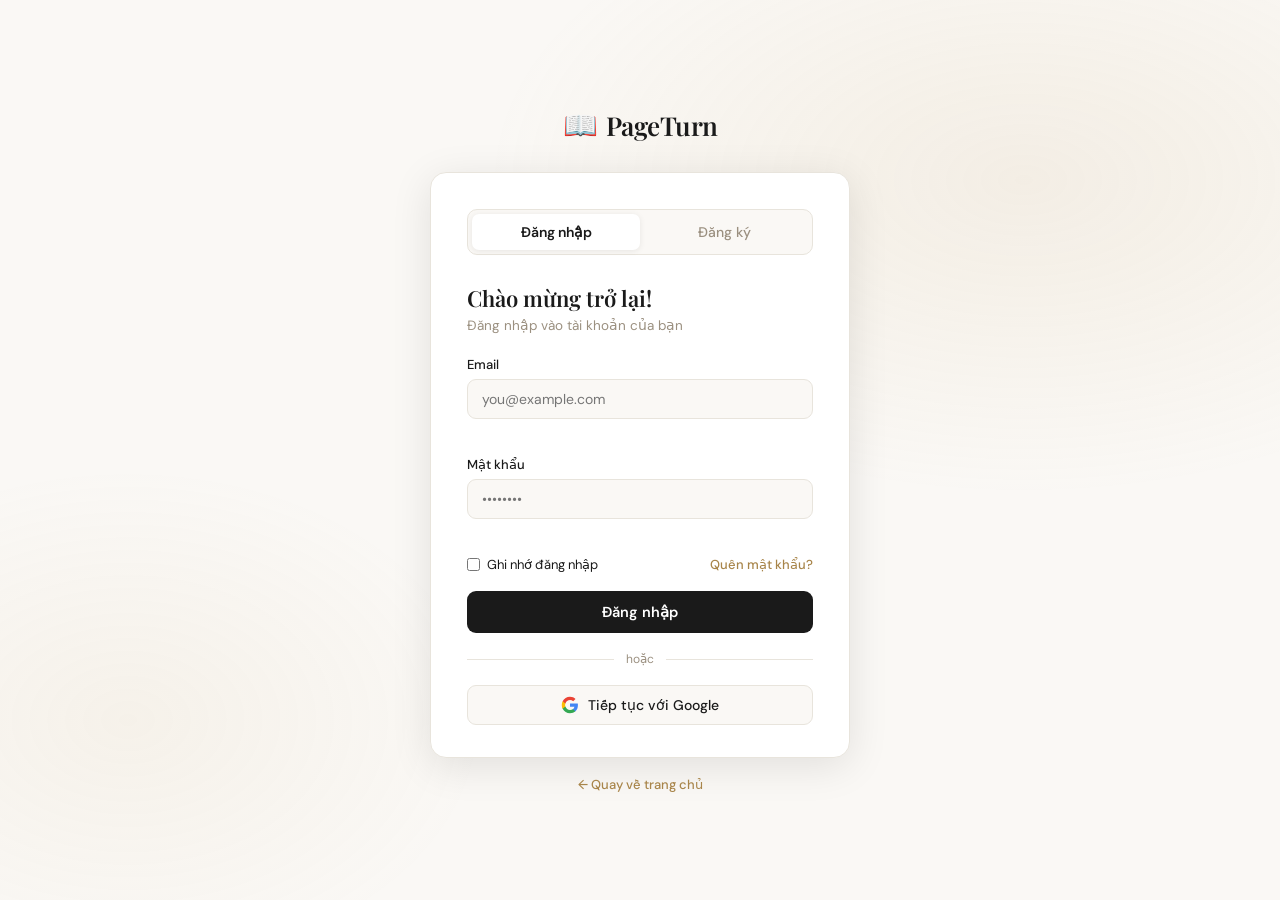
==== project/src/main/resources/templates/pages/auth.html @ f904cd26 "Ver 1" ====
<!DOCTYPE html>
<html lang="vi" xmlns:th="http://www.thymeleaf.org">

<head>
  <meta charset="UTF-8">
  <meta name="viewport" content="width=device-width, initial-scale=1.0">
  <title>Đăng nhập — PageTurn</title>
  <link
    href="https://fonts.googleapis.com/css2?family=Playfair+Display:ital,wght@0,600;1,400&family=DM+Sans:wght@300;400;500;600&display=swap"
    rel="stylesheet">
  <style>
    *,
    *::before,
    *::after {
      box-sizing: border-box;
      margin: 0;
      padding: 0;
    }

    :root {
      --ink: #1A1A1A;
      --accent: #C8A96E;
      --accent-dark: #A8854A;
      --bg: #FAF8F5;
      --bg-panel: #FFFFFF;
      --border: #E8E4DC;
      --text-muted: #9B9080;
      --red: #D64545;
      --success: #2D7D46;
      --shadow: 0 8px 40px rgba(0, 0, 0, 0.10);
    }

    body {
      font-family: 'DM Sans', sans-serif;
      background: var(--bg);
      min-height: 100vh;
      display: flex;
      flex-direction: column;
      align-items: center;
      justify-content: center;
      padding: 24px 16px;
    }

    /* Background decoration */
    body::before {
      content: '';
      position: fixed;
      inset: 0;
      background:
        radial-gradient(ellipse 60% 50% at 80% 20%, rgba(200, 169, 110, 0.12) 0%, transparent 70%),
        radial-gradient(ellipse 40% 40% at 10% 80%, rgba(200, 169, 110, 0.08) 0%, transparent 70%);
      pointer-events: none;
      z-index: 0;
    }

    /* Logo */
    .logo {
      display: flex;
      align-items: center;
      gap: 8px;
      text-decoration: none;
      margin-bottom: 28px;
      position: relative;
      z-index: 1;
    }

    .logo-icon {
      font-size: 28px;
    }

    .logo-text {
      font-family: 'Playfair Display', serif;
      font-size: 26px;
      font-weight: 600;
      color: var(--ink);
      letter-spacing: -0.5px;
    }

    /* Card */
    .card {
      background: var(--bg-panel);
      border: 1px solid var(--border);
      border-radius: 16px;
      box-shadow: var(--shadow);
      width: 100%;
      max-width: 420px;
      padding: 36px 36px 32px;
      position: relative;
      z-index: 1;
    }

    /* Tabs */
    .tabs {
      display: flex;
      background: var(--bg);
      border-radius: 10px;
      padding: 4px;
      margin-bottom: 28px;
      border: 1px solid var(--border);
    }

    .tab {
      flex: 1;
      padding: 9px;
      font-family: 'DM Sans', sans-serif;
      font-size: 14px;
      font-weight: 500;
      color: var(--text-muted);
      background: transparent;
      border: none;
      border-radius: 7px;
      cursor: pointer;
      transition: all 0.2s;
    }

    .tab.active {
      background: var(--bg-panel);
      color: var(--ink);
      font-weight: 600;
      box-shadow: 0 1px 6px rgba(0, 0, 0, 0.08);
    }

    /* Form title */
    .form-title {
      font-family: 'Playfair Display', serif;
      font-size: 22px;
      font-weight: 600;
      color: var(--ink);
      margin-bottom: 4px;
    }

    .form-sub {
      font-size: 13.5px;
      color: var(--text-muted);
      margin-bottom: 22px;
    }

    /* Form */
    .form-group {
      margin-bottom: 16px;
    }

    .form-group label {
      display: block;
      font-size: 13px;
      font-weight: 500;
      color: var(--ink);
      margin-bottom: 6px;
    }

    .form-group input {
      width: 100%;
      padding: 10px 14px;
      font-family: 'DM Sans', sans-serif;
      font-size: 14px;
      color: var(--ink);
      background: var(--bg);
      border: 1.5px solid var(--border);
      border-radius: 9px;
      outline: none;
      transition: border-color 0.2s, box-shadow 0.2s;
    }

    .form-group input:focus {
      border-color: var(--accent);
      box-shadow: 0 0 0 3px rgba(200, 169, 110, 0.15);
      background: #fff;
    }

    .form-group input.error {
      border-color: var(--red);
      box-shadow: 0 0 0 3px rgba(214, 69, 69, 0.10);
    }

    .field-err {
      display: block;
      font-size: 12px;
      color: var(--red);
      margin-top: 5px;
      min-height: 16px;
    }

    /* Row */
    .form-row {
      display: flex;
      align-items: center;
      justify-content: space-between;
      margin-bottom: 18px;
      font-size: 13px;
    }

    .checkbox-label {
      display: flex;
      align-items: center;
      gap: 7px;
      color: var(--ink);
      cursor: pointer;
      user-select: none;
    }

    .checkbox-label input[type="checkbox"] {
      accent-color: var(--accent);
    }

    .link-small {
      color: var(--accent-dark);
      text-decoration: none;
      font-weight: 500;
      font-size: 13px;
    }

    .link-small:hover {
      text-decoration: underline;
    }

    /* Buttons */
    .btn-primary {
      width: 100%;
      padding: 12px;
      font-family: 'DM Sans', sans-serif;
      font-size: 14.5px;
      font-weight: 600;
      color: #fff;
      background: var(--ink);
      border: none;
      border-radius: 9px;
      cursor: pointer;
      transition: background 0.2s, transform 0.1s;
      letter-spacing: 0.2px;
    }

    .btn-primary:hover {
      background: #2d2d2d;
    }

    .btn-primary:active {
      transform: scale(0.99);
    }

    /* Divider */
    .divider {
      display: flex;
      align-items: center;
      gap: 12px;
      margin: 18px 0;
      color: var(--text-muted);
      font-size: 12px;
    }

    .divider::before,
    .divider::after {
      content: '';
      flex: 1;
      height: 1px;
      background: var(--border);
    }

    /* Google */
    .btn-google {
      width: 100%;
      padding: 10px;
      font-family: 'DM Sans', sans-serif;
      font-size: 14px;
      font-weight: 500;
      color: var(--ink);
      background: var(--bg);
      border: 1.5px solid var(--border);
      border-radius: 9px;
      cursor: pointer;
      display: flex;
      align-items: center;
      justify-content: center;
      gap: 9px;
      transition: border-color 0.2s, box-shadow 0.2s;
    }

    .btn-google:hover {
      border-color: #ccc;
      box-shadow: 0 2px 8px rgba(0, 0, 0, 0.07);
    }

    /* Hidden */
    .hidden {
      display: none !important;
    }

    /* Toast */
    #toast {
      position: fixed;
      bottom: 24px;
      left: 50%;
      transform: translateX(-50%) translateY(60px);
      background: var(--ink);
      color: #fff;
      font-family: 'DM Sans', sans-serif;
      font-size: 14px;
      padding: 11px 20px;
      border-radius: 50px;
      opacity: 0;
      transition: all 0.3s cubic-bezier(0.34, 1.56, 0.64, 1);
      z-index: 100;
      white-space: nowrap;
    }

    #toast.show {
      opacity: 1;
      transform: translateX(-50%) translateY(0);
    }

    #toast.success {
      background: var(--success);
    }

    #toast.info {
      background: #3A6EA5;
    }

    /* Back link */
    .back-link {
      margin-top: 18px;
      font-size: 13px;
      color: var(--text-muted);
      text-align: center;
      position: relative;
      z-index: 1;
    }

    .back-link a {
      color: var(--accent-dark);
      text-decoration: none;
      font-weight: 500;
    }

    .back-link a:hover {
      text-decoration: underline;
    }
  </style>
</head>

<body>

  <a href="../index.html" class="logo">
    <span class="logo-icon">📖</span>
    <span class="logo-text">PageTurn</span>
  </a>

  <div class="card">
    <div class="tabs">
      <button class="tab active" onclick="switchTab('login')">Đăng nhập</button>
      <button class="tab" onclick="switchTab('register')">Đăng ký</button>
    </div>

    <!-- LOGIN -->
    <div id="login-form">
      <h2 class="form-title">Chào mừng trở lại!</h2>
      <p class="form-sub">Đăng nhập vào tài khoản của bạn</p>

      <div class="form-group">
        <label>Email</label>
        <input type="email" id="login-email" placeholder="you@example.com" oninput="clearErr('login-email')">
        <span class="field-err" id="login-email-err"></span>
      </div>
      <div class="form-group">
        <label>Mật khẩu</label>
        <input type="password" id="login-pass" placeholder="••••••••" oninput="clearErr('login-pass')">
        <span class="field-err" id="login-pass-err"></span>
      </div>

      <div class="form-row">
        <label class="checkbox-label">
          <input type="checkbox" id="remember"> Ghi nhớ đăng nhập
        </label>
        <a href="#" class="link-small" onclick="showToast('Chức năng demo', 'info'); return false;">Quên mật khẩu?</a>
      </div>

      <button class="btn-primary" onclick="handleLogin()">Đăng nhập</button>

      <div class="divider">hoặc</div>

      <button class="btn-google" onclick="showToast('Google login sắp ra mắt!', 'info')">
        <svg width="18" height="18" viewBox="0 0 24 24">
          <path fill="#4285F4"
            d="M22.56 12.25c0-.78-.07-1.53-.2-2.25H12v4.26h5.92c-.26 1.37-1.04 2.53-2.21 3.31v2.77h3.57c2.08-1.92 3.28-4.74 3.28-8.09z" />
          <path fill="#34A853"
            d="M12 23c2.97 0 5.46-.98 7.28-2.66l-3.57-2.77c-.98.66-2.23 1.06-3.71 1.06-2.86 0-5.29-1.93-6.16-4.53H2.18v2.84C3.99 20.53 7.7 23 12 23z" />
          <path fill="#FBBC05"
            d="M5.84 14.09c-.22-.66-.35-1.36-.35-2.09s.13-1.43.35-2.09V7.07H2.18C1.43 8.55 1 10.22 1 12s.43 3.45 1.18 4.93l2.85-2.22.81-.62z" />
          <path fill="#EA4335"
            d="M12 5.38c1.62 0 3.06.56 4.21 1.64l3.15-3.15C17.45 2.09 14.97 1 12 1 7.7 1 3.99 3.47 2.18 7.07l3.66 2.84c.87-2.6 3.3-4.53 6.16-4.53z" />
        </svg>
        Tiếp tục với Google
      </button>
    </div>

    <!-- REGISTER -->
    <div id="register-form" class="hidden">
      <h2 class="form-title">Tạo tài khoản</h2>
      <p class="form-sub">Tham gia PageTurn ngay hôm nay</p>

      <div class="form-group">
        <label>Họ và tên</label>
        <input type="text" id="reg-name" placeholder="Nguyễn Văn A" oninput="clearErr('reg-name')">
        <span class="field-err" id="reg-name-err"></span>
      </div>
      <div class="form-group">
        <label>Email</label>
        <input type="email" id="reg-email" placeholder="you@example.com" oninput="clearErr('reg-email')">
        <span class="field-err" id="reg-email-err"></span>
      </div>
      <div class="form-group">
        <label>Số điện thoại</label>
        <input type="tel" id="reg-phone" placeholder="0912345678" oninput="clearErr('reg-phone')">
        <span class="field-err" id="reg-phone-err"></span>
      </div>
      <div class="form-group">
        <label>Mật khẩu</label>
        <input type="password" id="reg-pass" placeholder="Tối thiểu 8 ký tự" oninput="clearErr('reg-pass')">
        <span class="field-err" id="reg-pass-err"></span>
      </div>

      <button class="btn-primary" onclick="handleRegister()">Tạo tài khoản</button>
    </div>
  </div>

  <p class="back-link"><a href="../index.html">← Quay về trang chủ</a></p>

  <div id="toast"></div>

  <script>
    // ── Mock users ──
    const MOCK_USERS = [
      { id: 1, name: "Admin User", email: "admin@pageturn.vn", password: "admin123", role: "admin" },
      { id: 2, name: "Test User", email: "user@pageturn.vn", password: "user1234", role: "user" },
    ];
    let users = JSON.parse(localStorage.getItem("pt_users") || JSON.stringify(MOCK_USERS));

    // ── Tab switch ──
    function switchTab(tab) {
      document.querySelectorAll(".tab").forEach((t, i) =>
        t.classList.toggle("active", (i === 0 && tab === "login") || (i === 1 && tab === "register"))
      );
      document.getElementById("login-form").classList.toggle("hidden", tab !== "login");
      document.getElementById("register-form").classList.toggle("hidden", tab !== "register");
    }

    // ── Field errors ──
    function clearErr(id) {
      document.getElementById(id)?.classList.remove("error");
      const e = document.getElementById(id + "-err");
      if (e) e.textContent = "";
    }
    function showErr(id, msg) {
      document.getElementById(id)?.classList.add("error");
      const e = document.getElementById(id + "-err");
      if (e) e.textContent = msg;
      return false;
    }

    // ── Validators ──
    const isEmail = v => /^[^\s@]+@[^\s@]+\.[^\s@]+$/.test(v);
    const isPhone = v => /^\d{9,11}$/.test(v);

    // ── Login ──
    function handleLogin() {
      const email = document.getElementById("login-email").value.trim();
      const pass = document.getElementById("login-pass").value;
      let ok = true;

      if (!email) { showErr("login-email", "Vui lòng nhập email"); ok = false; }
      else if (!isEmail(email)) { showErr("login-email", "Email không hợp lệ"); ok = false; }
      if (!pass) { showErr("login-pass", "Vui lòng nhập mật khẩu"); ok = false; }
      else if (pass.length < 6) { showErr("login-pass", "Mật khẩu quá ngắn"); ok = false; }
      if (!ok) return;

      const user = users.find(u => u.email === email && u.password === pass);
      if (!user) { showErr("login-pass", "Email hoặc mật khẩu không đúng"); return; }

      const session = { id: user.id, name: user.name, email: user.email, role: user.role };
      localStorage.setItem("pt_user", JSON.stringify(session));
      if (document.getElementById("remember").checked)
        localStorage.setItem("pt_remember", "true");

      showToast(`Chào mừng trở lại, ${user.name}! 👋`, "success");
      setTimeout(() => window.location.href = "../index.html", 1200);
    }

    // ── Register ──
    function handleRegister() {
      const name = document.getElementById("reg-name").value.trim();
      const email = document.getElementById("reg-email").value.trim();
      const phone = document.getElementById("reg-phone").value.trim();
      const pass = document.getElementById("reg-pass").value;
      let ok = true;

      if (!name || name.length < 2) { showErr("reg-name", "Tên tối thiểu 2 ký tự"); ok = false; }
      if (!email) { showErr("reg-email", "Vui lòng nhập email"); ok = false; }
      else if (!isEmail(email)) { showErr("reg-email", "Email không hợp lệ"); ok = false; }
      else if (users.find(u => u.email === email)) { showErr("reg-email", "Email đã được đăng ký"); ok = false; }
      if (!phone) { showErr("reg-phone", "Vui lòng nhập số điện thoại"); ok = false; }
      else if (!isPhone(phone)) { showErr("reg-phone", "SĐT phải 9–11 chữ số"); ok = false; }
      if (!pass || pass.length < 8) { showErr("reg-pass", "Mật khẩu tối thiểu 8 ký tự"); ok = false; }
      if (!ok) return;

      const newUser = { id: users.length + 1, name, email, phone, password: pass, role: "user" };
      users.push(newUser);
      localStorage.setItem("pt_users", JSON.stringify(users));
      localStorage.setItem("pt_user", JSON.stringify({ id: newUser.id, name, email, role: "user" }));

      showToast(`Chào mừng đến PageTurn, ${name}! 🎉`, "success");
      setTimeout(() => window.location.href = "index.html", 1200);
    }

    // ── Toast ──
    function showToast(msg, type = "") {
      const t = document.getElementById("toast");
      t.textContent = msg;
      t.className = "show " + type;
      clearTimeout(t._timer);
      t._timer = setTimeout(() => t.className = "", 2800);
    }
  </script>
</body>

</html>
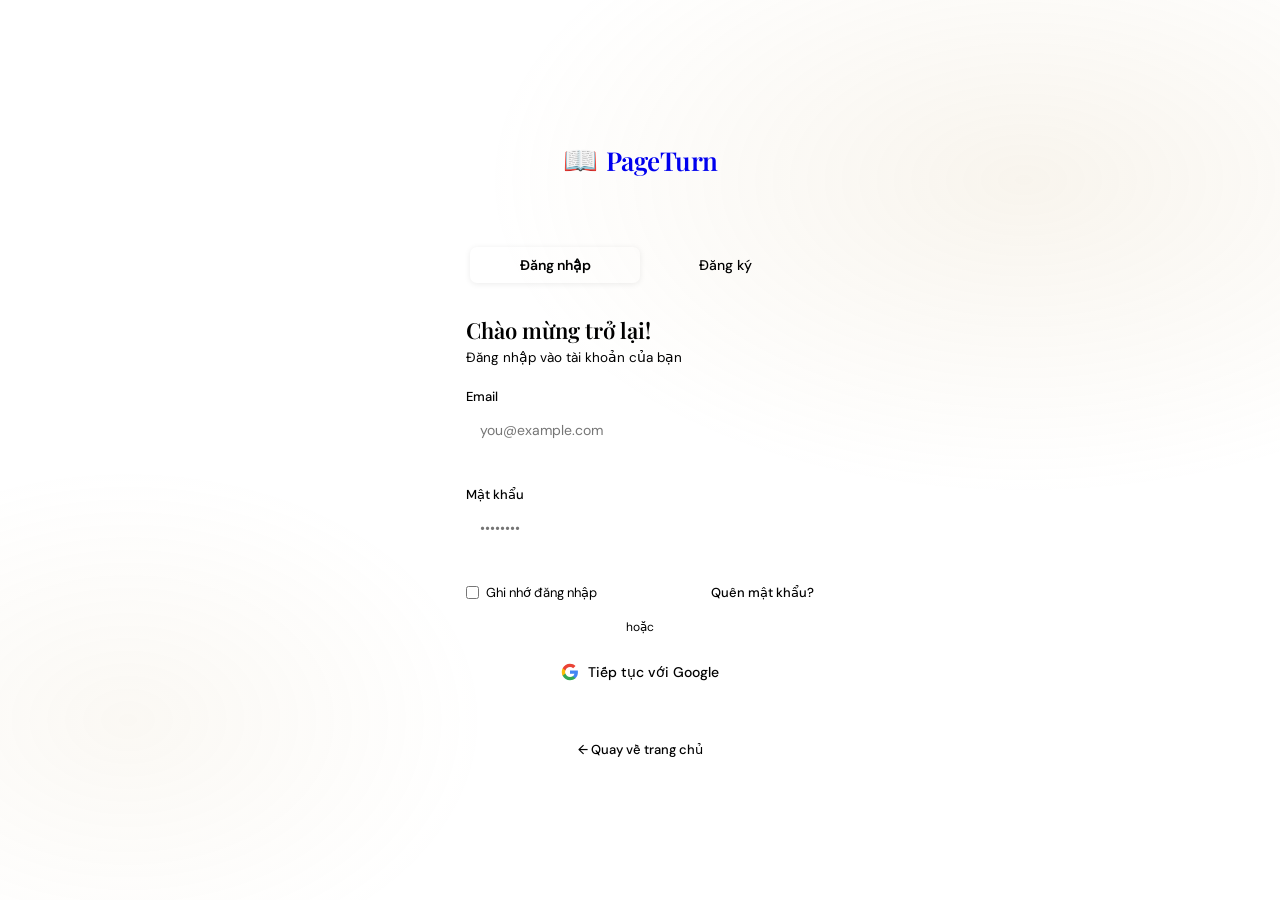
==== commit 8c2bde42: "Thêm CRUD" ====
--- a/project/src/main/resources/templates/pages/auth.html
+++ b/project/src/main/resources/templates/pages/auth.html
@@ -16,7 +16,7 @@
       margin: 0;
       padding: 0;
     }
-
+d
     :root {
       --ink: #1A1A1A;
       --accent: #C8A96E;
@@ -373,8 +373,6 @@
         <a href="#" class="link-small" onclick="showToast('Chức năng demo', 'info'); return false;">Quên mật khẩu?</a>
       </div>
 
-      <button class="btn-primary" onclick="handleLogin()">Đăng nhập</button>
-
       <div class="divider">hoặc</div>
 
       <button class="btn-google" onclick="showToast('Google login sắp ra mắt!', 'info')">
@@ -462,26 +460,19 @@
 
     // ── Login ──
     function handleLogin() {
-      const email = document.getElementById("login-email").value.trim();
-      const pass = document.getElementById("login-pass").value;
-      let ok = true;
-
-      if (!email) { showErr("login-email", "Vui lòng nhập email"); ok = false; }
-      else if (!isEmail(email)) { showErr("login-email", "Email không hợp lệ"); ok = false; }
-      if (!pass) { showErr("login-pass", "Vui lòng nhập mật khẩu"); ok = false; }
-      else if (pass.length < 6) { showErr("login-pass", "Mật khẩu quá ngắn"); ok = false; }
-      if (!ok) return;
-
-      const user = users.find(u => u.email === email && u.password === pass);
-      if (!user) { showErr("login-pass", "Email hoặc mật khẩu không đúng"); return; }
-
-      const session = { id: user.id, name: user.name, email: user.email, role: user.role };
-      localStorage.setItem("pt_user", JSON.stringify(session));
-      if (document.getElementById("remember").checked)
-        localStorage.setItem("pt_remember", "true");
-
-      showToast(`Chào mừng trở lại, ${user.name}! 👋`, "success");
-      setTimeout(() => window.location.href = "../index.html", 1200);
+        const email = document.getElementById("login-email").value.trim();
+        const pass = document.getElementById("login-pass").value;
+        let ok = true;
+
+        if (!email) { showErr("login-email", "Vui lòng nhập email"); ok = false; }
+        else if (!isEmail(email)) { showErr("login-email", "Email không hợp lệ"); ok = false; }
+        if (!pass) { showErr("login-pass", "Vui lòng nhập mật khẩu"); ok = false; }
+        if (!ok) return;
+
+        // Submit thẳng tới Spring Security — bỏ mock auth
+        document.getElementById("hidden-username").value = email;
+        document.getElementById("hidden-password").value = pass;
+        document.getElementById("spring-login-form").submit();
     }
 
     // ── Register ──
@@ -519,6 +510,11 @@
       t._timer = setTimeout(() => t.className = "", 2800);
     }
   </script>
+  <!-- Thêm trước </body> -->
+  <form method="POST" action="/login" id="spring-login-form" style="display:none">
+      <input type="hidden" name="username" id="hidden-username">
+      <input type="hidden" name="password" id="hidden-password">
+  </form>
 </body>
 
 </html>
